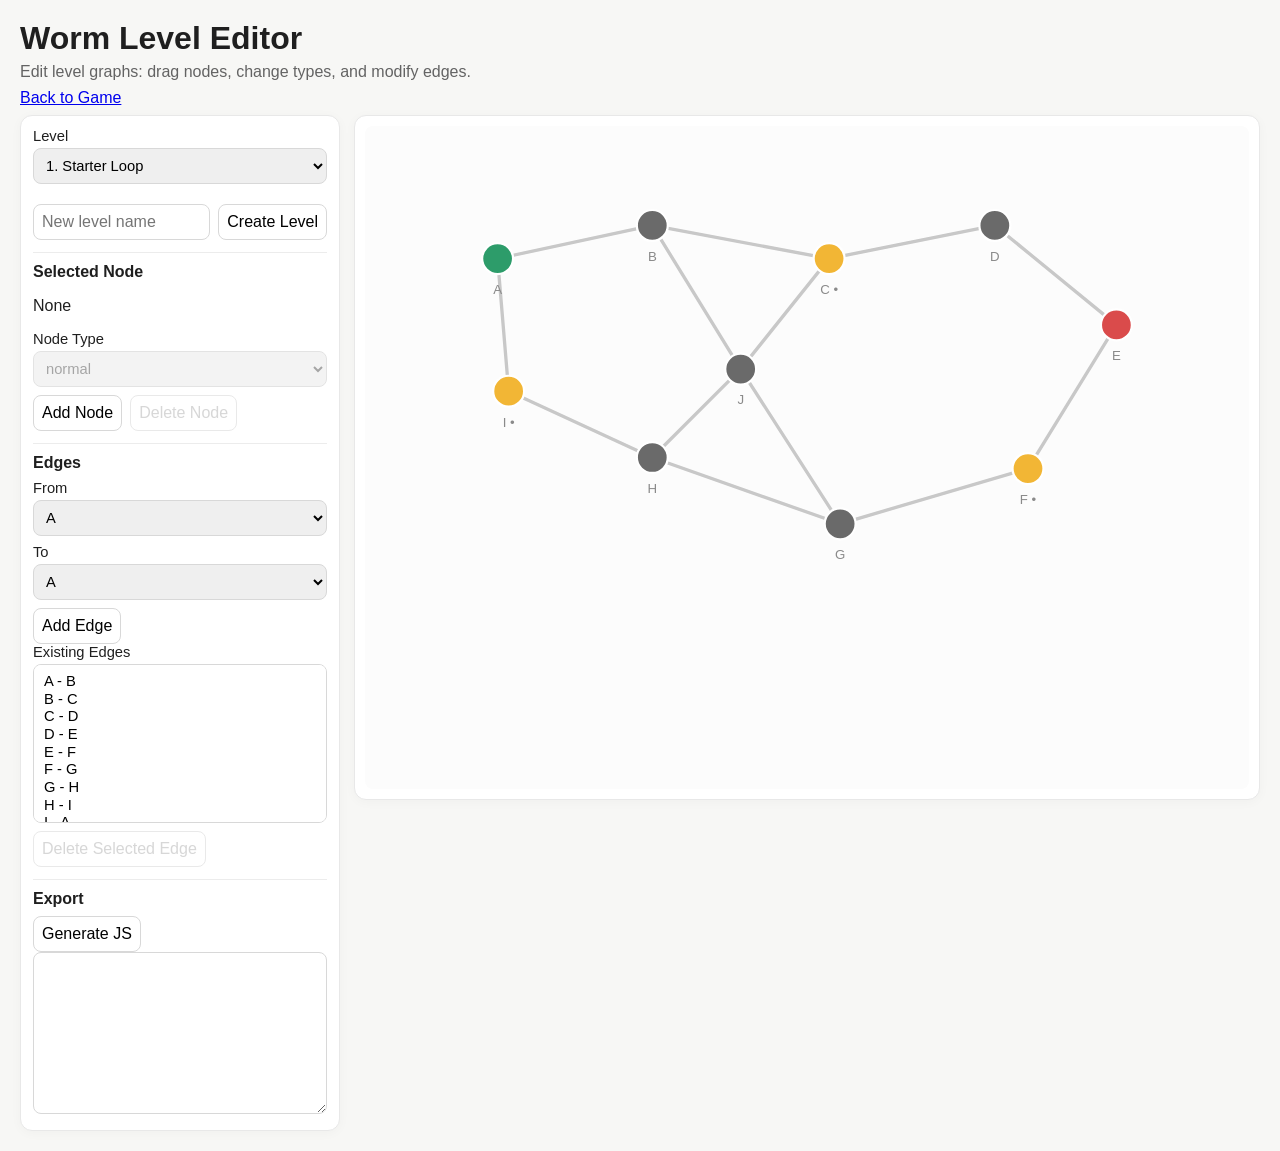
==== editor.html @ 086e1425 "Worm game" ====
<!DOCTYPE html>
<html lang="en">
<head>
  <meta charset="UTF-8">
  <meta name="viewport" content="width=device-width, initial-scale=1.0">
  <title>Worm Level Editor</title>
  <link rel="stylesheet" href="editor.css">
</head>
<body>
  <main class="page">
    <header class="header">
      <h1>Worm Level Editor</h1>
      <p>Edit level graphs: drag nodes, change types, and modify edges.</p>
      <p><a href="index.html">Back to Game</a></p>
    </header>

    <section class="layout">
      <aside class="panel">
        <label class="field">
          <span>Level</span>
          <select id="level-select"></select>
        </label>
        <div class="row">
          <input id="new-level-name" type="text" placeholder="New level name">
          <button id="create-level" type="button">Create Level</button>
        </div>

        <div class="section">
          <h2>Selected Node</h2>
          <p id="selected-node">None</p>
          <label class="field">
            <span>Node Type</span>
            <select id="node-type" disabled>
              <option value="normal">normal</option>
              <option value="start">start</option>
              <option value="end">end</option>
              <option value="food">food</option>
            </select>
          </label>
          <div class="row">
            <button id="add-node" type="button">Add Node</button>
            <button id="delete-node" type="button" disabled>Delete Node</button>
          </div>
        </div>

        <div class="section">
          <h2>Edges</h2>
          <label class="field">
            <span>From</span>
            <select id="edge-from"></select>
          </label>
          <label class="field">
            <span>To</span>
            <select id="edge-to"></select>
          </label>
          <button id="add-edge" type="button">Add Edge</button>
          <label class="field">
            <span>Existing Edges</span>
            <select id="edge-list" size="8"></select>
          </label>
          <button id="delete-edge" type="button" disabled>Delete Selected Edge</button>
        </div>

        <div class="section">
          <h2>Export</h2>
          <button id="export-level" type="button">Generate JS</button>
          <textarea id="export-output" rows="8" readonly></textarea>
        </div>
      </aside>

      <section class="board-wrap">
        <svg id="editor-graph" class="board" viewBox="0 0 800 600" role="img" aria-label="Level editor graph"></svg>
      </section>
    </section>
  </main>

  <script src="levels/level-1.js"></script>
  <script src="levels/level-2.js"></script>
  <script src="levels/level-3.js"></script>
  <script src="levels/level-4.js"></script>
  <script src="levels/level-5.js"></script>
  <script src="levels/level-6.js"></script>
  <script src="levels/level-7.js"></script>
  <script src="editor.js"></script>
</body>
</html>
---- editor.css ----
:root {
  --bg: #f7f7f5;
  --panel: #ffffff;
  --text: #1f1f1f;
  --muted: #636363;
  --edge: #c8c8c8;
  --node: #6a6a6a;
  --start: #2d9c6a;
  --end: #da4b4b;
  --food: #f2b635;
  --selected: #3a7afe;
}

* {
  box-sizing: border-box;
}

body {
  margin: 0;
  min-height: 100vh;
  background: var(--bg);
  color: var(--text);
  font-family: Inter, -apple-system, BlinkMacSystemFont, "Segoe UI", sans-serif;
}

.page {
  width: min(1280px, 100%);
  margin: 0 auto;
  padding: 20px;
}

.header h1 {
  margin: 0 0 6px;
}

.header p {
  margin: 0 0 8px;
  color: var(--muted);
}

.layout {
  display: grid;
  grid-template-columns: 320px 1fr;
  gap: 14px;
  align-items: start;
}

.panel,
.board-wrap {
  background: var(--panel);
  border: 1px solid #e8e8e8;
  border-radius: 12px;
  box-shadow: 0 2px 12px rgba(0, 0, 0, 0.03);
}

.panel {
  padding: 12px;
  display: flex;
  flex-direction: column;
  gap: 12px;
}

.section {
  border-top: 1px solid #ececec;
  padding-top: 10px;
}

.section h2 {
  margin: 0 0 8px;
  font-size: 1rem;
}

.field {
  display: flex;
  flex-direction: column;
  gap: 4px;
  margin-bottom: 8px;
  font-size: 0.92rem;
}

select,
button,
textarea,
input {
  border: 1px solid #d8d8d8;
  border-radius: 8px;
  padding: 8px;
  font: inherit;
}

button {
  cursor: pointer;
  background: #fff;
}

button:disabled {
  opacity: 0.55;
  cursor: not-allowed;
}

textarea {
  width: 100%;
  resize: vertical;
  min-height: 120px;
}

.row {
  display: flex;
  gap: 8px;
}

.row input {
  flex: 1;
  min-width: 0;
}

.board-wrap {
  padding: 10px;
}

.board {
  width: 100%;
  height: auto;
  display: block;
  border-radius: 8px;
  background: #fcfcfc;
}

.edge {
  stroke: var(--edge);
  stroke-width: 3;
  stroke-linecap: round;
}

.node {
  fill: var(--node);
  stroke: #ffffff;
  stroke-width: 2;
  cursor: pointer;
}

.node-start {
  fill: var(--start);
}

.node-end {
  fill: var(--end);
}

.node-food {
  fill: var(--food);
}

.node-selected {
  stroke: var(--selected);
  stroke-width: 4;
}

.node-label {
  font-size: 12px;
  fill: #8a8a8a;
  text-anchor: middle;
  pointer-events: none;
}
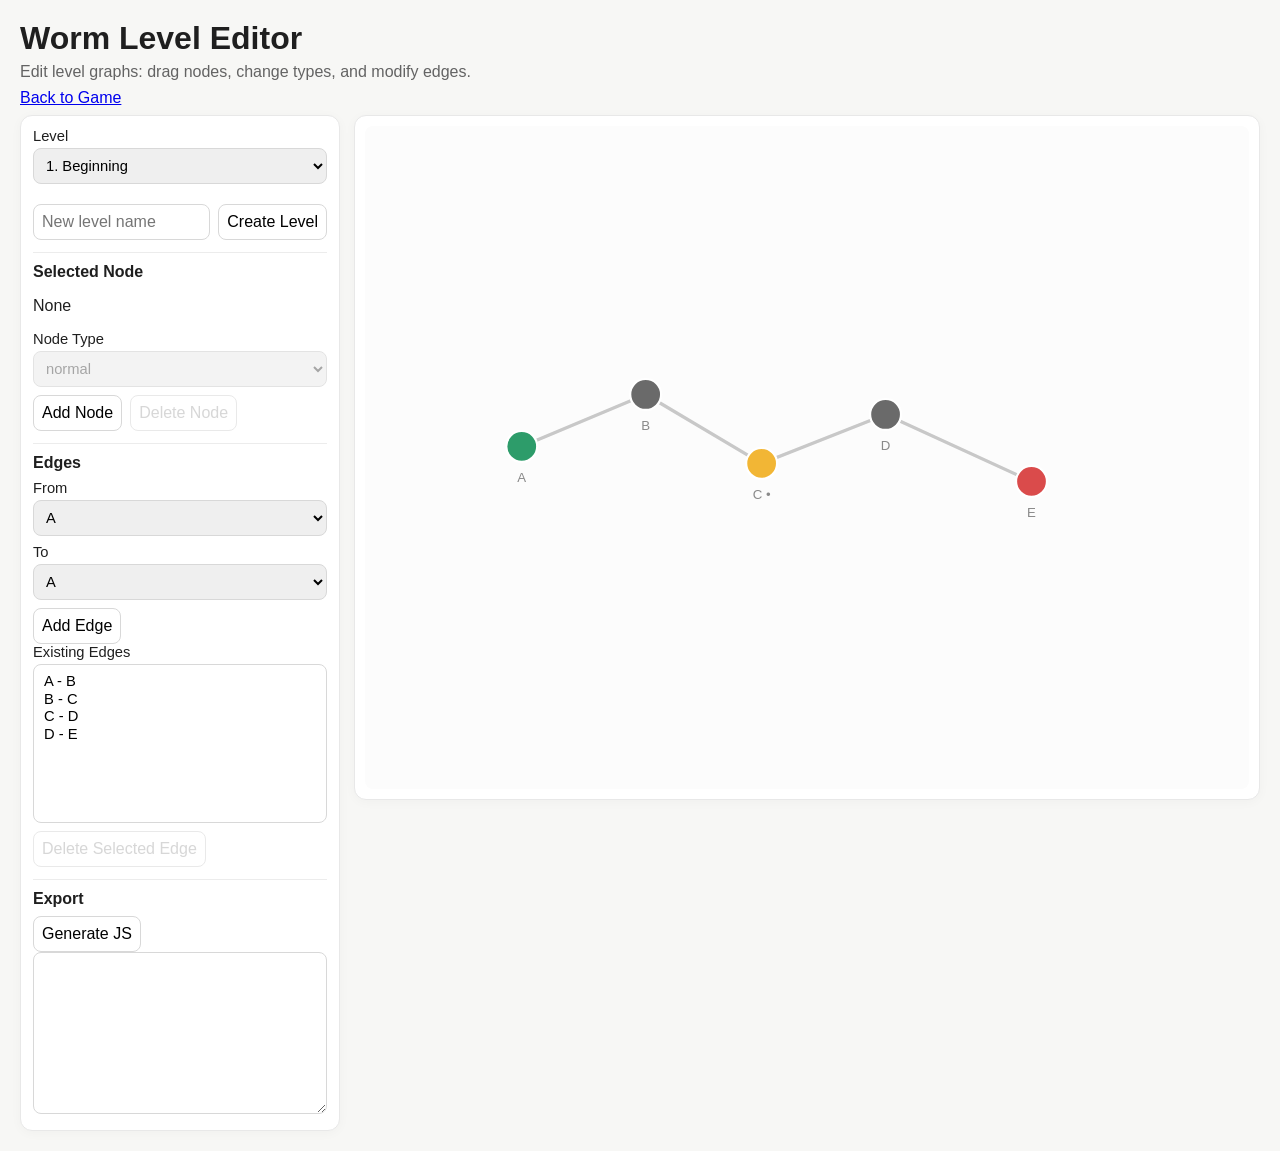
==== commit 347a53ab: "Add dockerfile" ====
--- a/editor.html
+++ b/editor.html
@@ -81,6 +81,8 @@
   <script src="levels/level-5.js"></script>
   <script src="levels/level-6.js"></script>
   <script src="levels/level-7.js"></script>
+  <script src="levels/level-8.js"></script>
+  <script src="levels/level-9.js"></script>
   <script src="editor.js"></script>
 </body>
 </html>
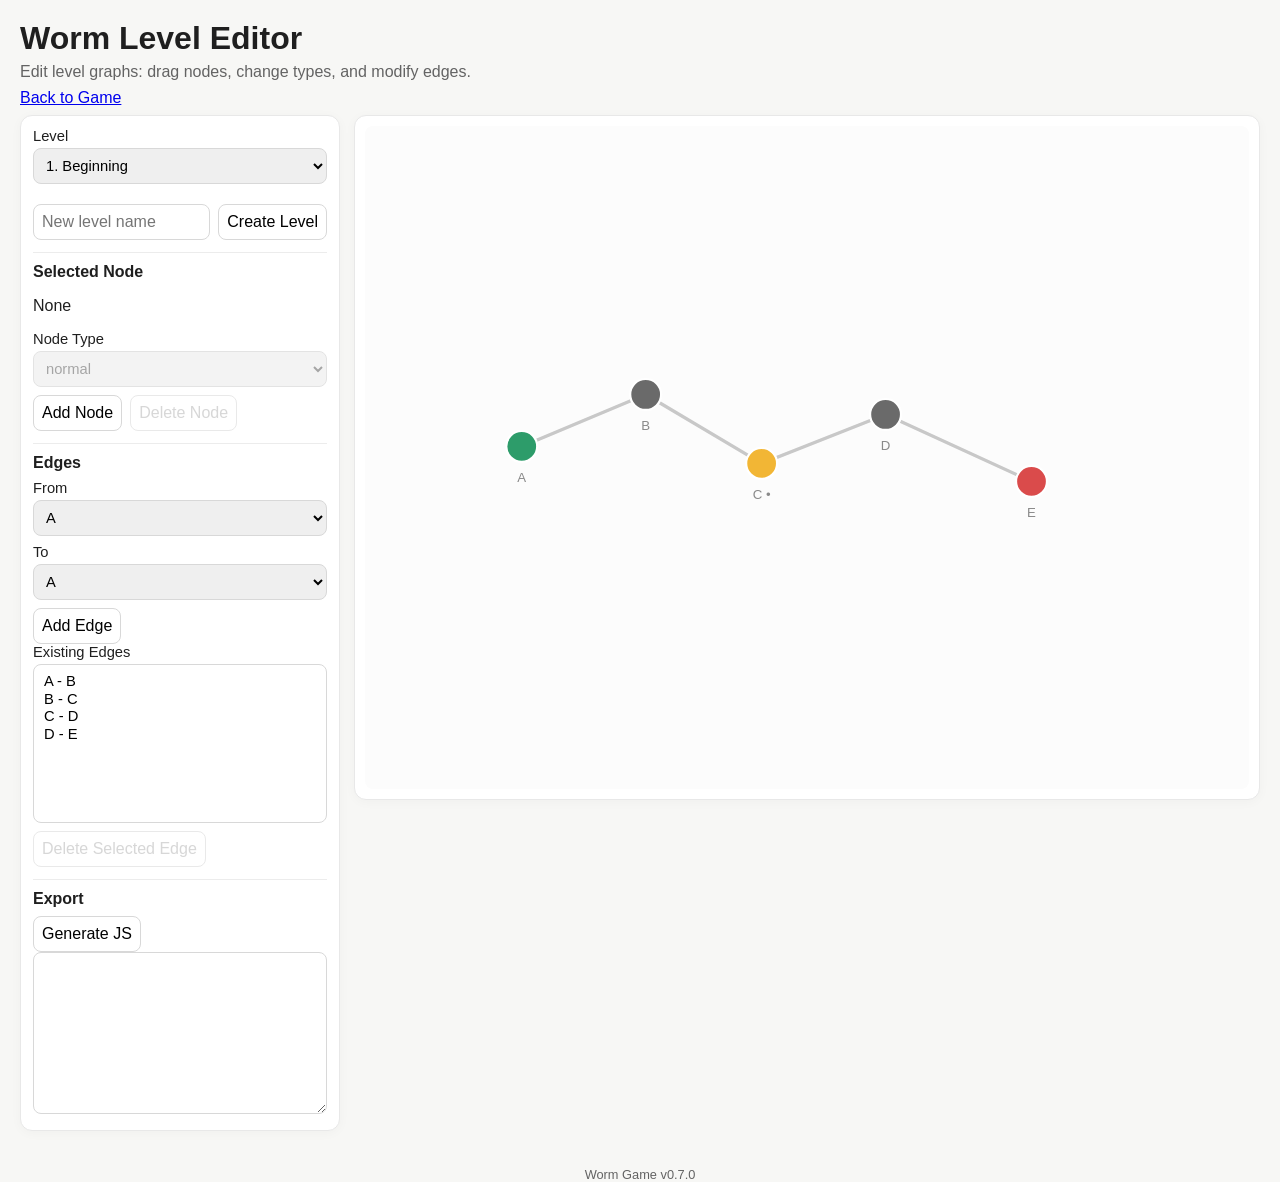
==== commit f73790ff: "Insert levels automatically" ====
--- a/editor.html
+++ b/editor.html
@@ -74,15 +74,9 @@
     </section>
   </main>
 
-  <script src="levels/level-1.js"></script>
-  <script src="levels/level-2.js"></script>
-  <script src="levels/level-3.js"></script>
-  <script src="levels/level-4.js"></script>
-  <script src="levels/level-5.js"></script>
-  <script src="levels/level-6.js"></script>
-  <script src="levels/level-7.js"></script>
-  <script src="levels/level-8.js"></script>
-  <script src="levels/level-9.js"></script>
+  <footer class="footer">Worm Game <span id="app-version"></span></footer>
+  <script src="version.js"></script>
+  <script src="levels/manifest.js"></script>
   <script src="editor.js"></script>
 </body>
 </html>
--- a/editor.css
+++ b/editor.css
@@ -36,6 +36,13 @@
 .header p {
   margin: 0 0 8px;
   color: var(--muted);
+}
+
+.footer {
+  margin-top: 16px;
+  color: var(--muted);
+  font-size: 0.8rem;
+  text-align: center;
 }
 
 .layout {
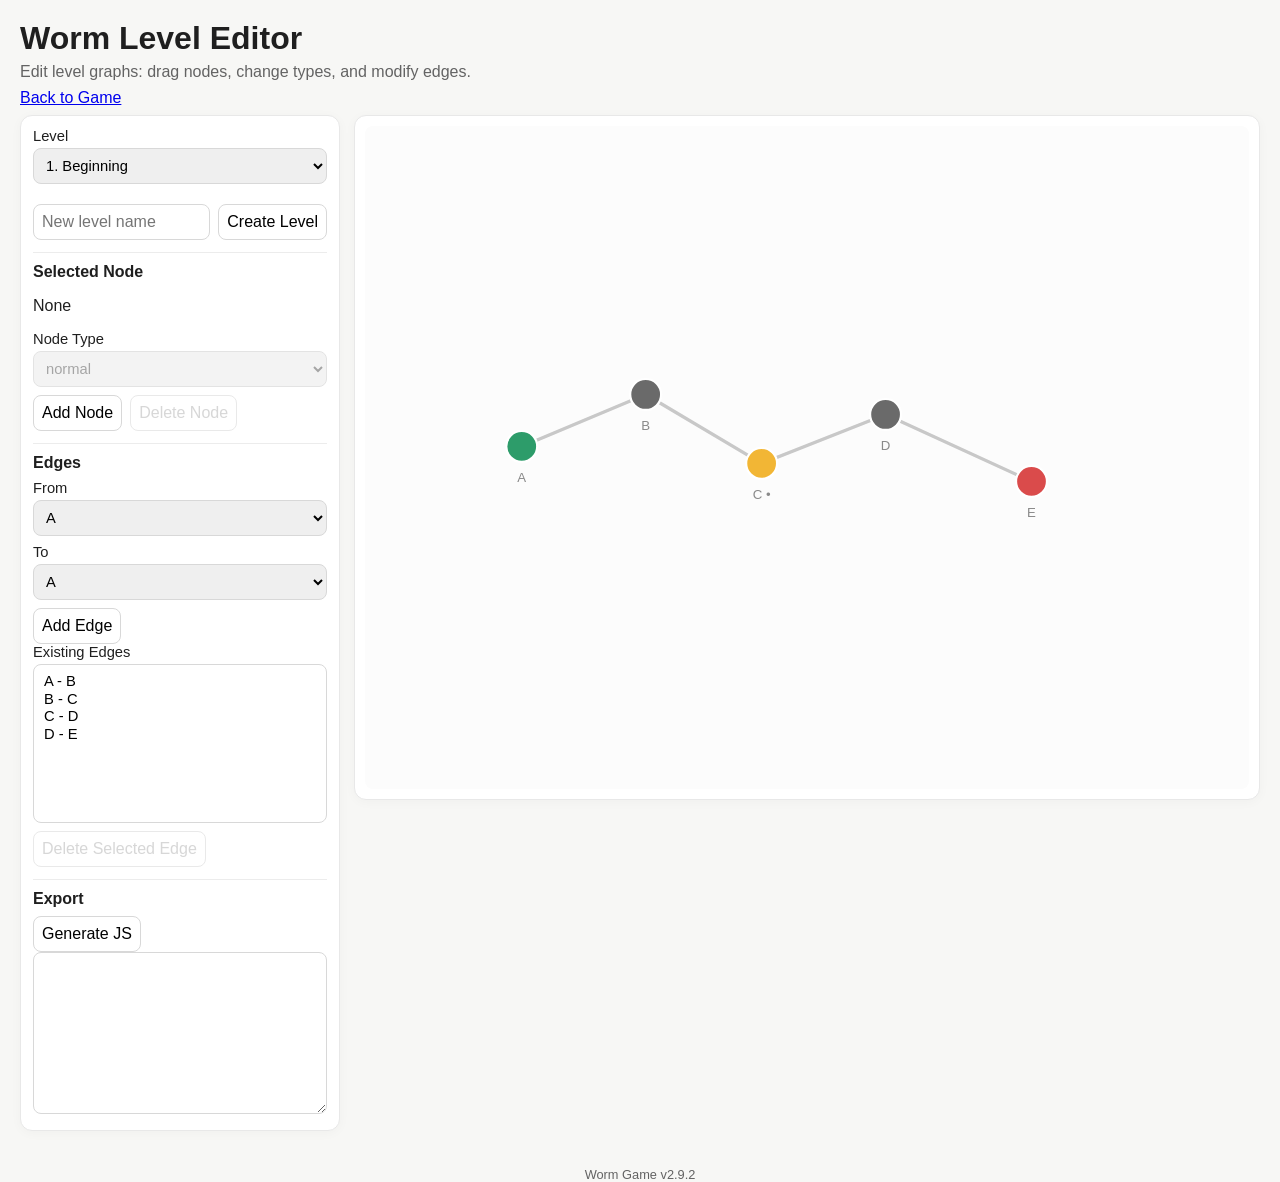
==== commit f72e5530: "Add context menus and ctrl-click edge toggle to level editor - Click node: select + type-change cont" ====
--- a/editor.html
+++ b/editor.html
@@ -74,6 +74,8 @@
     </section>
   </main>
 
+  <div id="context-menu" class="context-menu hidden"></div>
+
   <footer class="footer">Worm Game <span id="app-version"></span></footer>
   <script src="version.js"></script>
   <script src="levels/manifest.js"></script>
--- a/editor.css
+++ b/editor.css
@@ -169,3 +169,47 @@
   text-anchor: middle;
   pointer-events: none;
 }
+
+.node-second-selected {
+  stroke: #f97316;
+  stroke-width: 4;
+}
+
+.context-menu {
+  position: fixed;
+  z-index: 1000;
+  background: #fff;
+  border: 1px solid #d8d8d8;
+  border-radius: 8px;
+  box-shadow: 0 4px 16px rgba(0, 0, 0, 0.12);
+  padding: 4px 0;
+  min-width: 140px;
+  font-size: 0.9rem;
+}
+
+.context-menu.hidden {
+  display: none;
+}
+
+.context-menu-item {
+  display: block;
+  width: 100%;
+  text-align: left;
+  padding: 8px 14px;
+  border: none;
+  background: none;
+  cursor: pointer;
+  font: inherit;
+  color: var(--text);
+  border-radius: 0;
+}
+
+.context-menu-item:hover {
+  background: #f0f0f0;
+}
+
+.context-menu-separator {
+  height: 1px;
+  background: #ececec;
+  margin: 4px 0;
+}
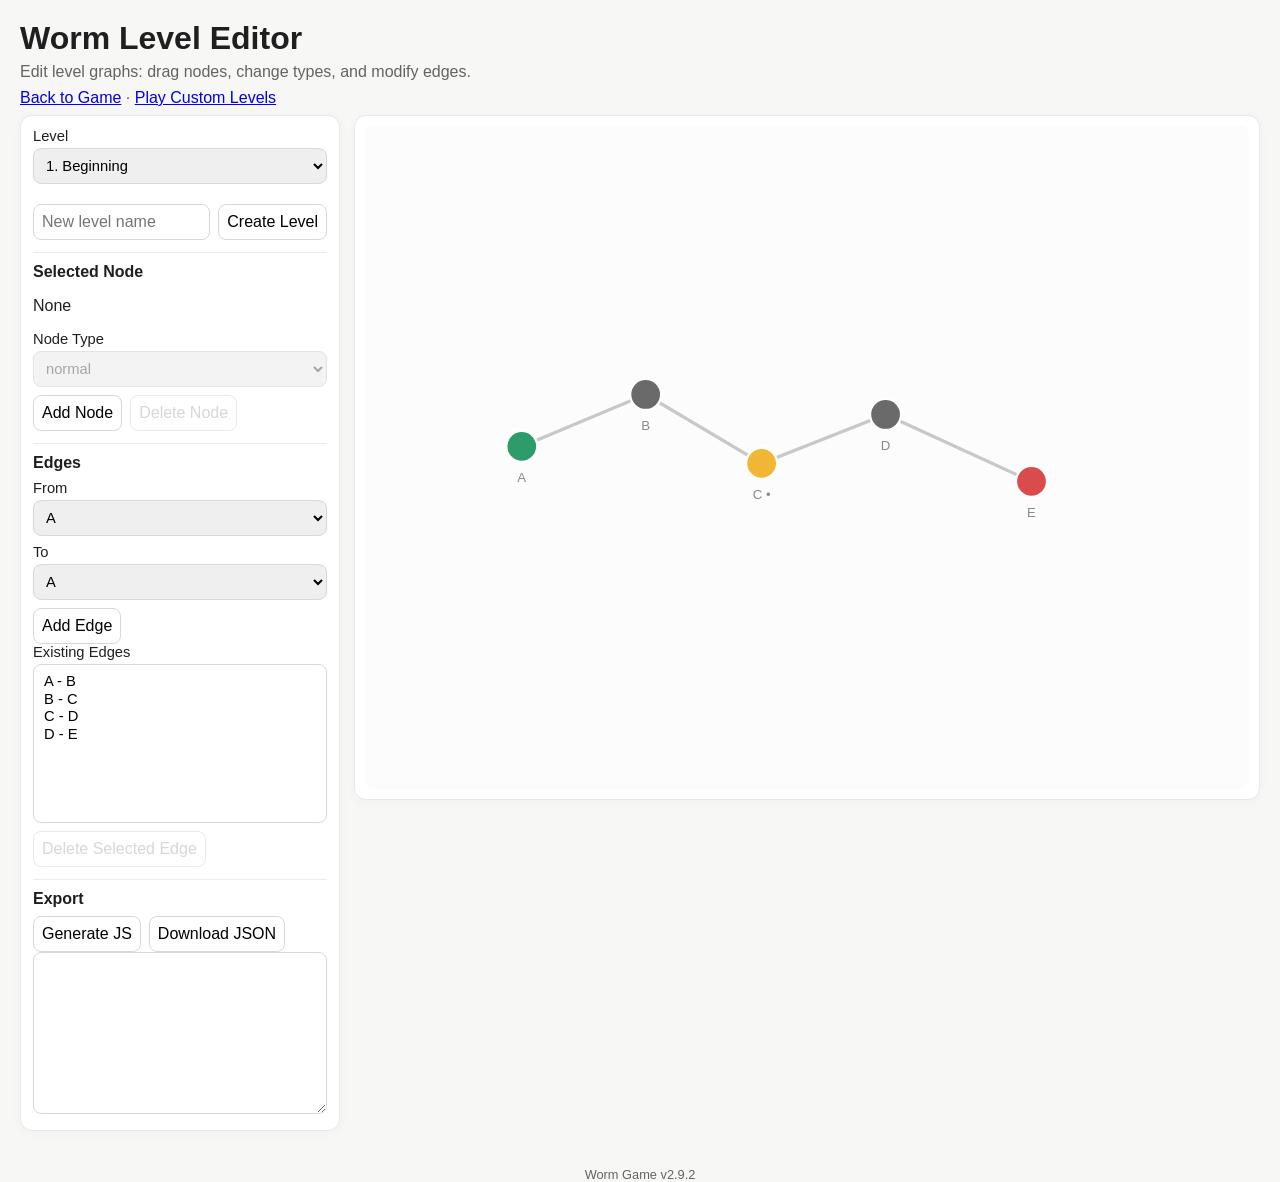
==== commit d4b11464: "Add custom level import/play page and editor JSON download - New custom.html/custom.js/custom.css: i" ====
--- a/editor.html
+++ b/editor.html
@@ -11,7 +11,7 @@
     <header class="header">
       <h1>Worm Level Editor</h1>
       <p>Edit level graphs: drag nodes, change types, and modify edges.</p>
-      <p><a href="index.html">Back to Game</a></p>
+      <p><a href="index.html">Back to Game</a> · <a href="custom.html">Play Custom Levels</a></p>
     </header>
 
     <section class="layout">
@@ -63,7 +63,10 @@
 
         <div class="section">
           <h2>Export</h2>
-          <button id="export-level" type="button">Generate JS</button>
+          <div class="row">
+            <button id="export-level" type="button">Generate JS</button>
+            <button id="download-json" type="button">Download JSON</button>
+          </div>
           <textarea id="export-output" rows="8" readonly></textarea>
         </div>
       </aside>
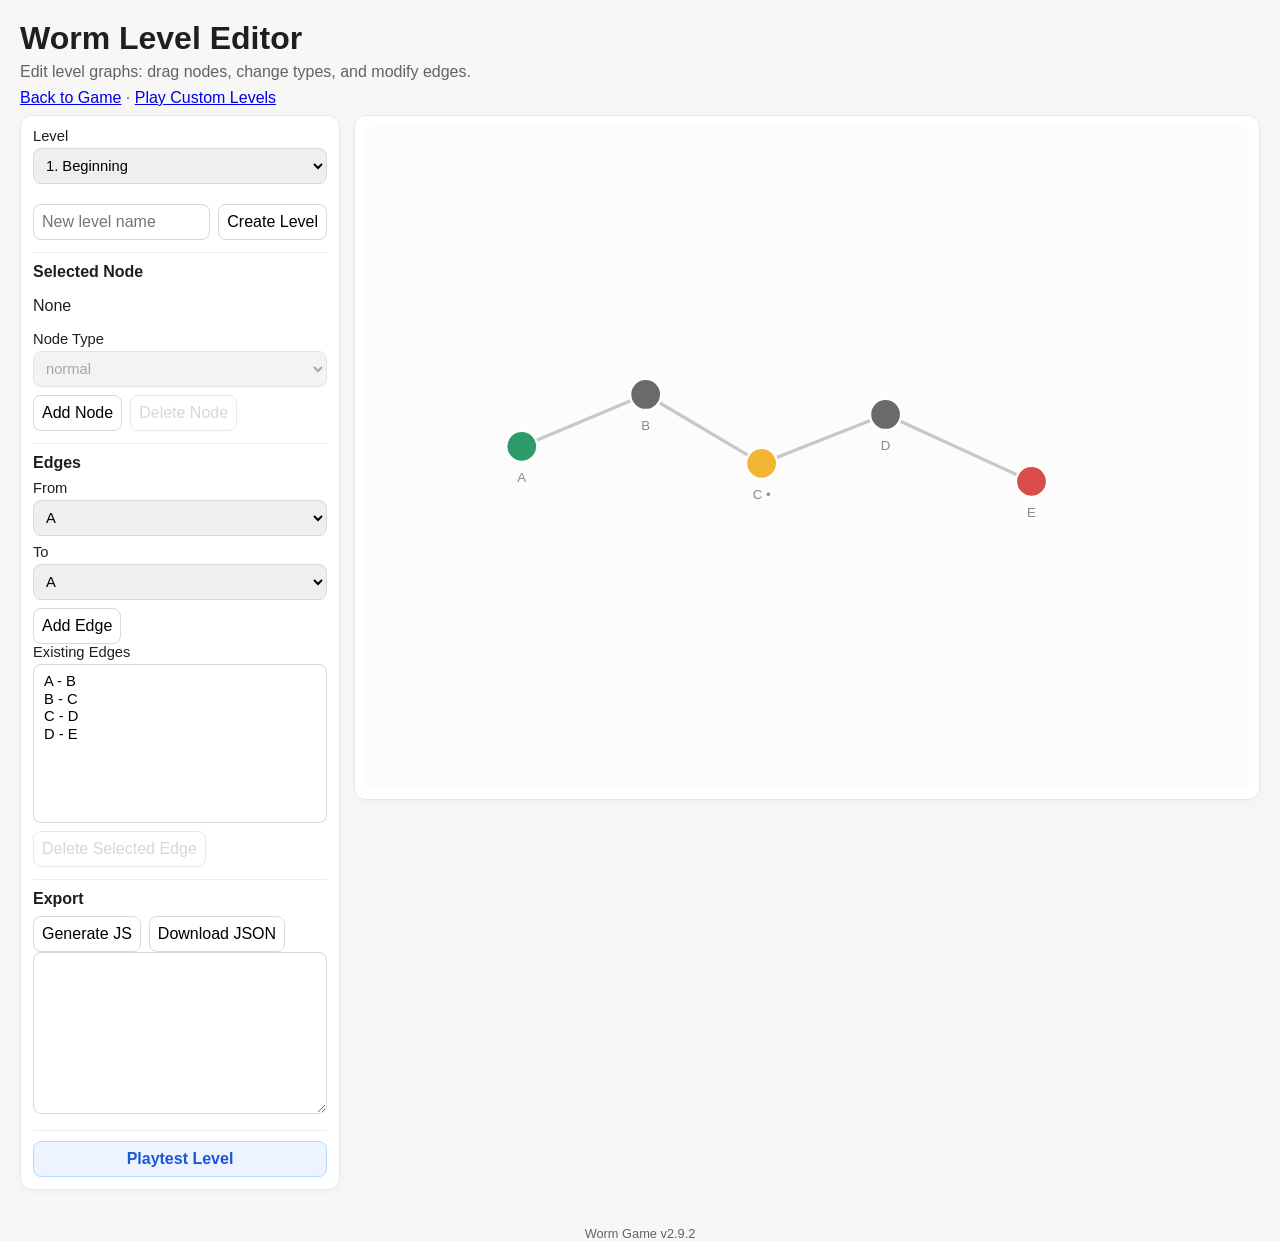
==== commit b89b1e0a: "Add playtest page for quick level testing from editor - New playtest.html/playtest.js: loads a level" ====
--- a/editor.html
+++ b/editor.html
@@ -69,6 +69,10 @@
           </div>
           <textarea id="export-output" rows="8" readonly></textarea>
         </div>
+
+        <div class="section">
+          <button id="playtest-level" type="button">Playtest Level</button>
+        </div>
       </aside>
 
       <section class="board-wrap">
--- a/editor.css
+++ b/editor.css
@@ -213,3 +213,11 @@
   background: #ececec;
   margin: 4px 0;
 }
+
+#playtest-level {
+  width: 100%;
+  border-color: #bad8ff;
+  background: #edf4ff;
+  color: #1a56db;
+  font-weight: 600;
+}
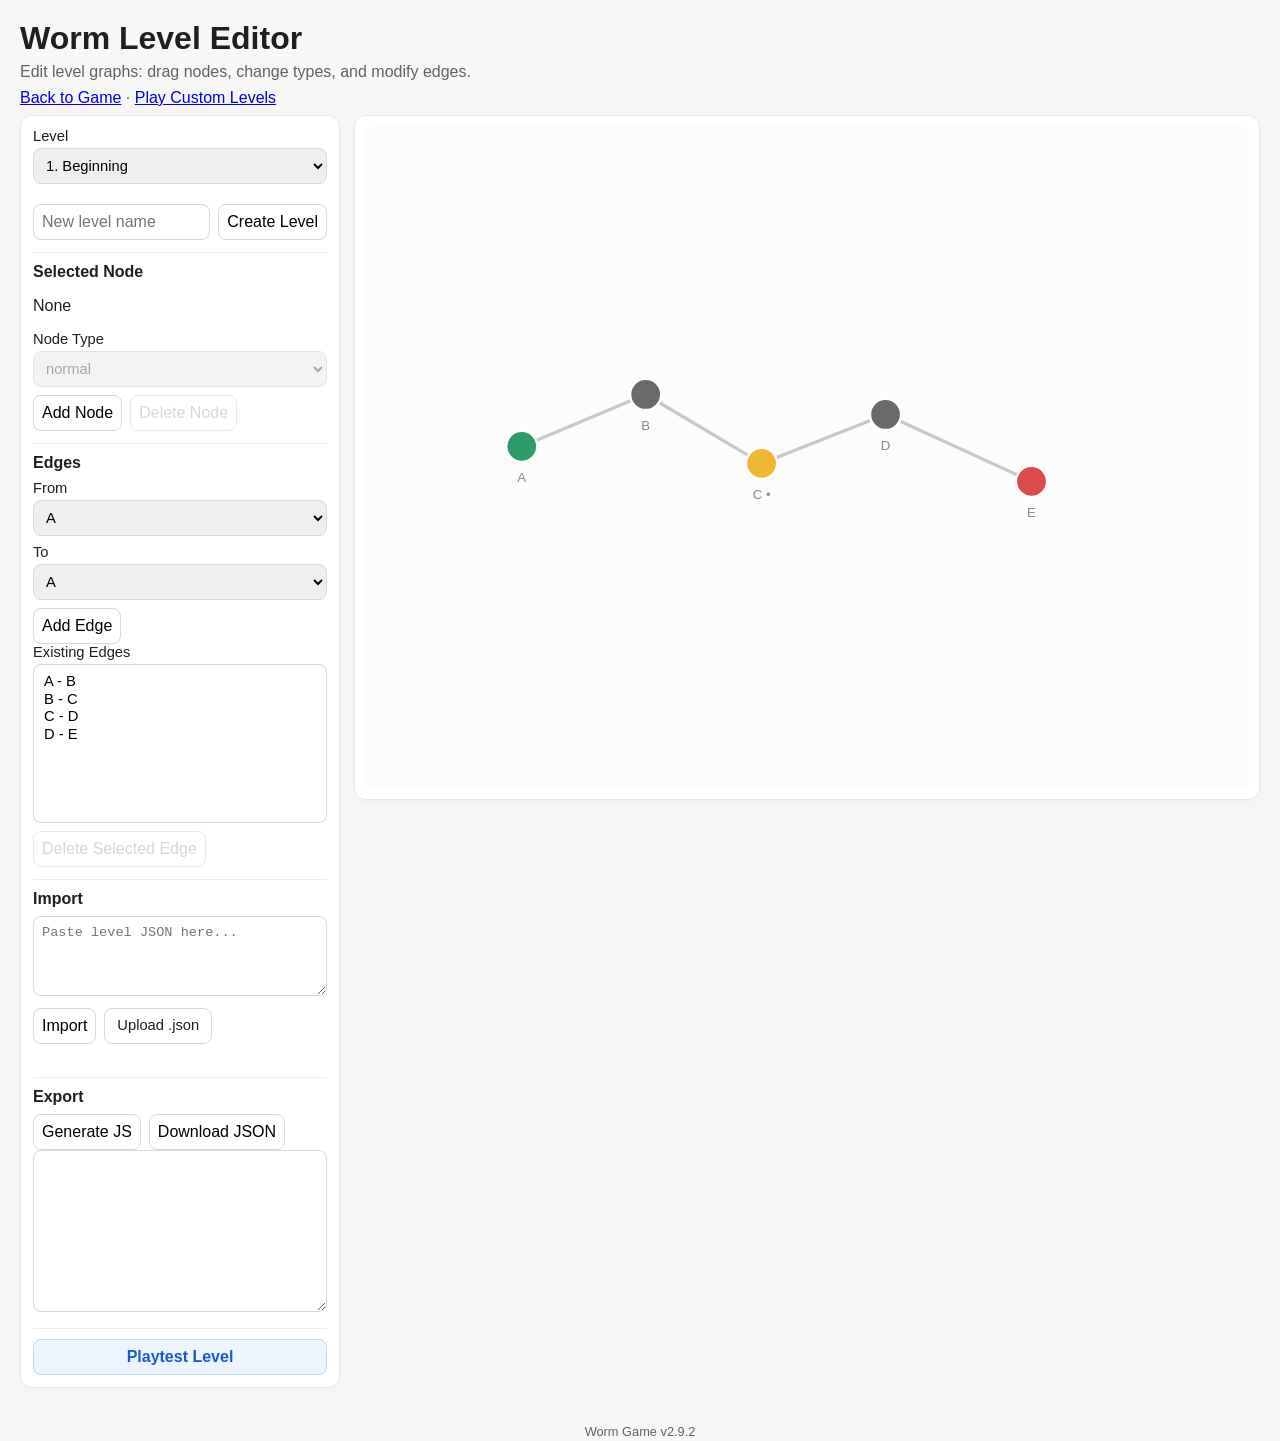
==== commit 8184e44d: "Add JSON import to level editor - New Import section with textarea paste and .json file upload - Val" ====
--- a/editor.html
+++ b/editor.html
@@ -62,6 +62,19 @@
         </div>
 
         <div class="section">
+          <h2>Import</h2>
+          <textarea id="import-input" rows="4" placeholder='Paste level JSON here...'></textarea>
+          <div class="row">
+            <button id="import-button" type="button">Import</button>
+            <label class="file-label">
+              Upload .json
+              <input type="file" id="import-file" accept=".json,application/json">
+            </label>
+          </div>
+          <p id="import-error" class="import-error"></p>
+        </div>
+
+        <div class="section">
           <h2>Export</h2>
           <div class="row">
             <button id="export-level" type="button">Generate JS</button>
--- a/editor.css
+++ b/editor.css
@@ -221,3 +221,39 @@
   color: #1a56db;
   font-weight: 600;
 }
+
+#import-input {
+  width: 100%;
+  font-family: monospace;
+  font-size: 0.85rem;
+  resize: vertical;
+  min-height: 80px;
+  margin-bottom: 8px;
+}
+
+.file-label {
+  display: inline-block;
+  border: 1px solid #d8d8d8;
+  background: #fff;
+  border-radius: 8px;
+  padding: 8px 12px;
+  font: inherit;
+  font-size: 0.92rem;
+  cursor: pointer;
+  text-align: center;
+}
+
+.file-label:hover {
+  background: #f5f5f5;
+}
+
+.file-label input[type="file"] {
+  display: none;
+}
+
+.import-error {
+  color: #da4b4b;
+  font-size: 0.85rem;
+  margin: 4px 0 0;
+  min-height: 1.2em;
+}
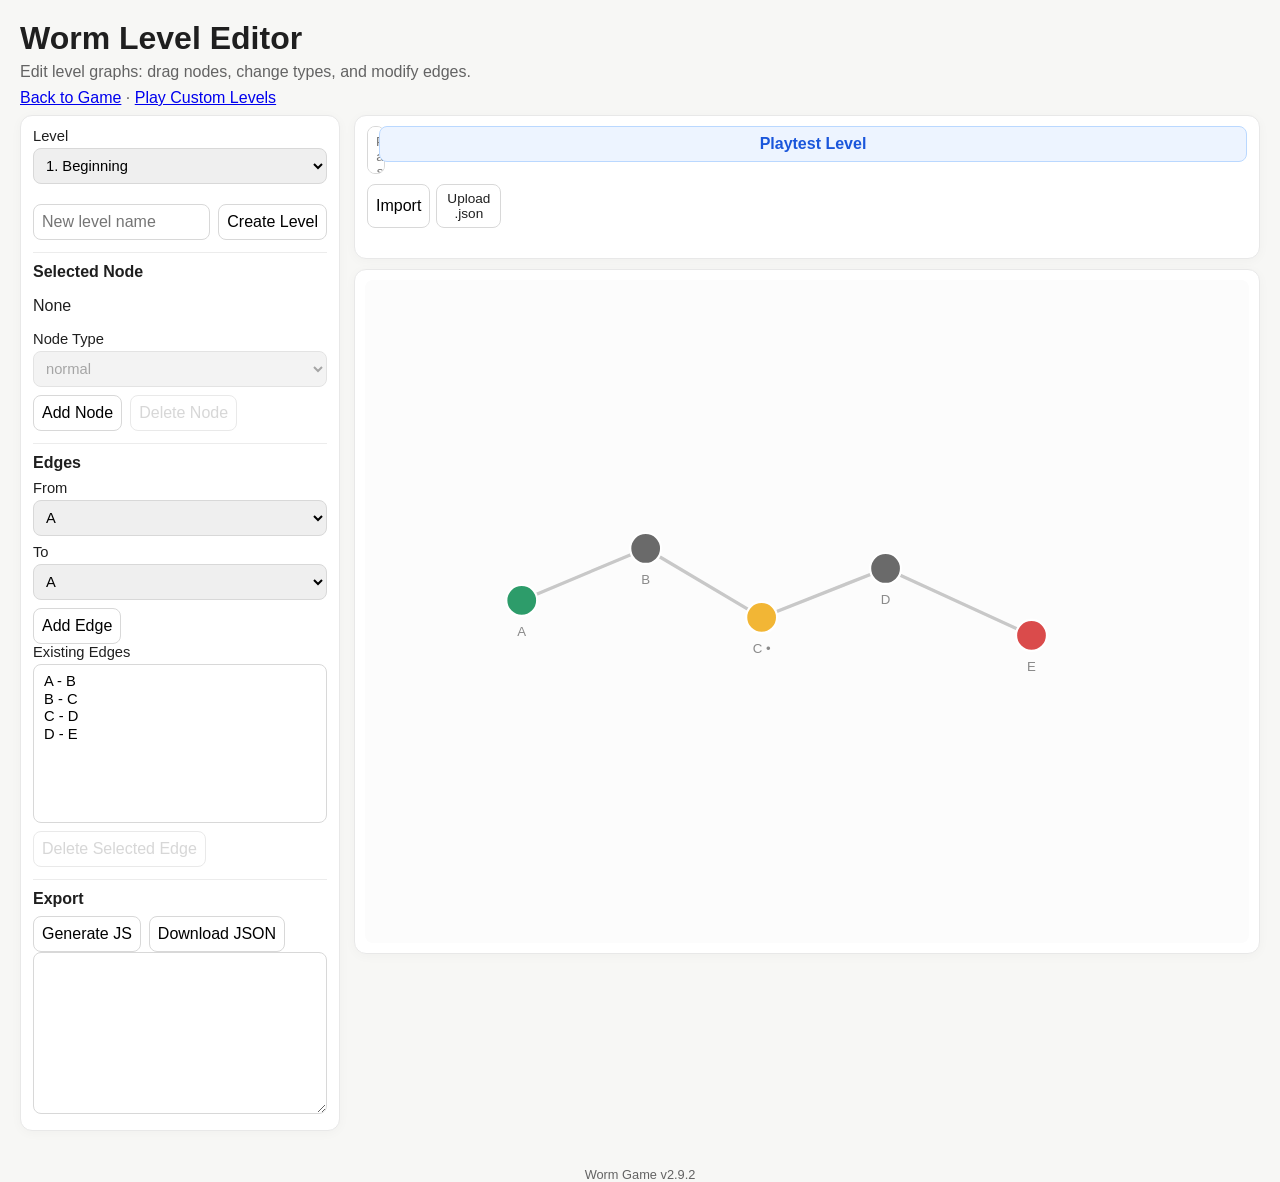
==== commit 5fd90d19: "Editor: persist state across playtest, move import/playtest to right toolbar - Save editor levels + " ====
--- a/editor.html
+++ b/editor.html
@@ -62,19 +62,6 @@
         </div>
 
         <div class="section">
-          <h2>Import</h2>
-          <textarea id="import-input" rows="4" placeholder='Paste level JSON here...'></textarea>
-          <div class="row">
-            <button id="import-button" type="button">Import</button>
-            <label class="file-label">
-              Upload .json
-              <input type="file" id="import-file" accept=".json,application/json">
-            </label>
-          </div>
-          <p id="import-error" class="import-error"></p>
-        </div>
-
-        <div class="section">
           <h2>Export</h2>
           <div class="row">
             <button id="export-level" type="button">Generate JS</button>
@@ -82,14 +69,27 @@
           </div>
           <textarea id="export-output" rows="8" readonly></textarea>
         </div>
+      </aside>
 
-        <div class="section">
+      <section class="board-area">
+        <div class="board-toolbar">
+          <div class="import-group">
+            <textarea id="import-input" rows="2" placeholder='Paste level JSON...'></textarea>
+            <div class="row">
+              <button id="import-button" type="button">Import</button>
+              <label class="file-label">
+                Upload .json
+                <input type="file" id="import-file" accept=".json,application/json">
+              </label>
+            </div>
+            <p id="import-error" class="import-error"></p>
+          </div>
           <button id="playtest-level" type="button">Playtest Level</button>
         </div>
-      </aside>
 
-      <section class="board-wrap">
-        <svg id="editor-graph" class="board" viewBox="0 0 800 600" role="img" aria-label="Level editor graph"></svg>
+        <section class="board-wrap">
+          <svg id="editor-graph" class="board" viewBox="0 0 800 600" role="img" aria-label="Level editor graph"></svg>
+        </section>
       </section>
     </section>
   </main>
--- a/editor.css
+++ b/editor.css
@@ -60,6 +60,55 @@
   box-shadow: 0 2px 12px rgba(0, 0, 0, 0.03);
 }
 
+.board-area {
+  display: flex;
+  flex-direction: column;
+  gap: 10px;
+}
+
+.board-toolbar {
+  display: flex;
+  align-items: flex-start;
+  gap: 12px;
+  background: var(--panel);
+  border: 1px solid #e8e8e8;
+  border-radius: 12px;
+  padding: 10px 12px;
+  box-shadow: 0 2px 12px rgba(0, 0, 0, 0.03);
+}
+
+.import-group {
+  flex: 1;
+  min-width: 0;
+}
+
+.import-group textarea {
+  width: 100%;
+  font-family: monospace;
+  font-size: 0.85rem;
+  resize: none;
+  min-height: 36px;
+  margin-bottom: 6px;
+}
+
+.import-group .row {
+  gap: 6px;
+}
+
+#import-error {
+  margin: 4px 0 0;
+}
+
+.board-toolbar #playtest-level {
+  margin-top: 0;
+  white-space: nowrap;
+  border-color: #bad8ff;
+  background: #edf4ff;
+  color: #1a56db;
+  font-weight: 600;
+  align-self: flex-start;
+}
+
 .panel {
   padding: 12px;
   display: flex;
@@ -222,23 +271,14 @@
   font-weight: 600;
 }
 
-#import-input {
-  width: 100%;
-  font-family: monospace;
-  font-size: 0.85rem;
-  resize: vertical;
-  min-height: 80px;
-  margin-bottom: 8px;
-}
-
 .file-label {
   display: inline-block;
   border: 1px solid #d8d8d8;
   background: #fff;
   border-radius: 8px;
-  padding: 8px 12px;
+  padding: 6px 10px;
   font: inherit;
-  font-size: 0.92rem;
+  font-size: 0.85rem;
   cursor: pointer;
   text-align: center;
 }
@@ -254,6 +294,5 @@
 .import-error {
   color: #da4b4b;
   font-size: 0.85rem;
-  margin: 4px 0 0;
   min-height: 1.2em;
 }
